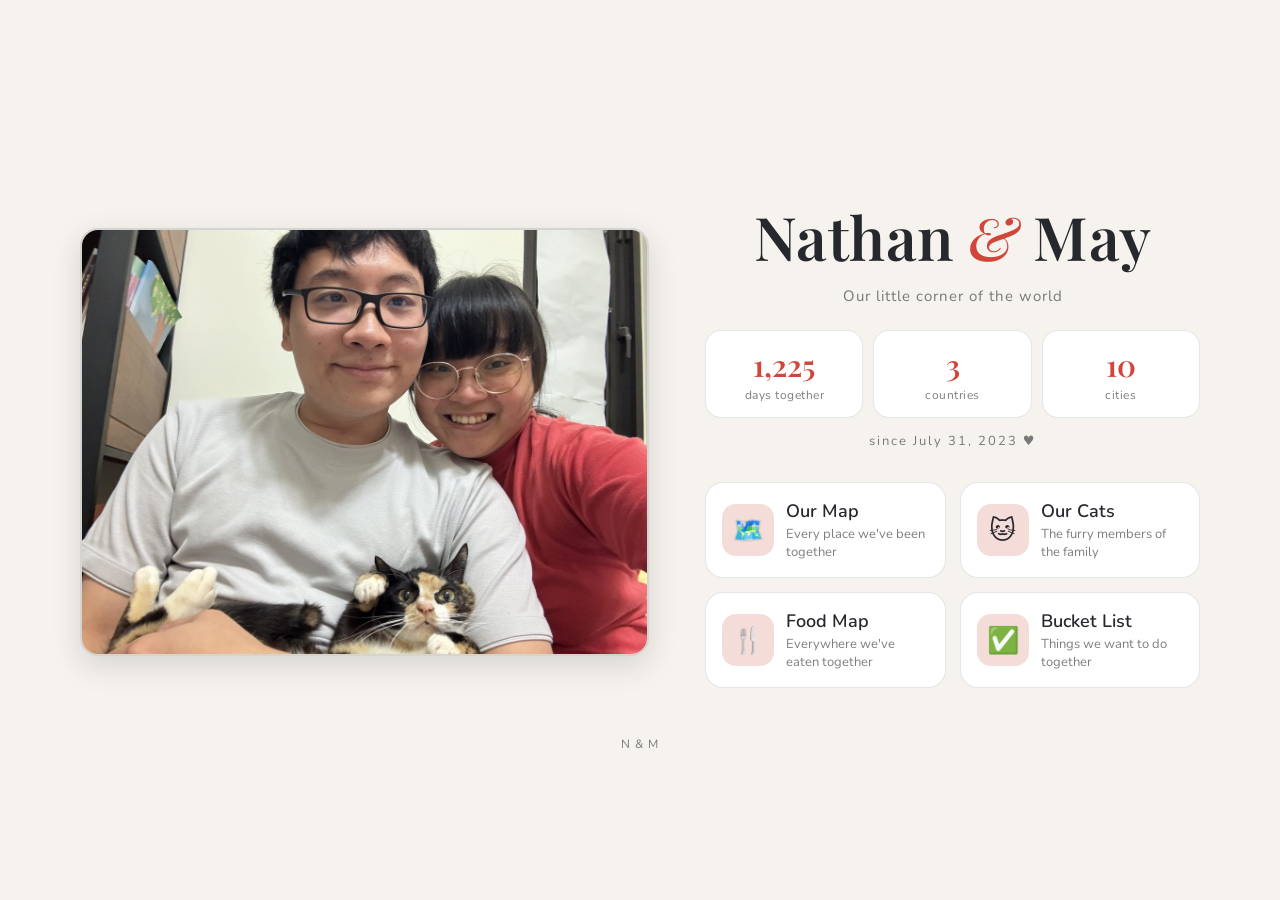
==== index.html @ cbd7a2d3 "New colors: off-white and red, footer N & M Co-Authored-By: Claude Opus 5.5 <noreply@anthropic.com>" ====
<!DOCTYPE html>
<html lang="en">
<head>
  <meta charset="UTF-8" />
  <meta name="viewport" content="width=device-width, initial-scale=1" />
  <title>Nathan & May</title>
  <!-- Fonts: a fancy one for titles, a clean one for text -->
  <link rel="preconnect" href="https://fonts.googleapis.com" />
  <link rel="preconnect" href="https://fonts.gstatic.com" crossorigin />
  <link href="https://fonts.googleapis.com/css2?family=Playfair+Display:ital,wght@0,600;1,500&family=Nunito:wght@400;600&display=swap" rel="stylesheet" />
  <link rel="stylesheet" href="home.css?v=13" />
</head>
<body>

  <!-- On phones everything is one column; on computers the photo is on the left
       and everything else on the right (see "Home page on big screens" in home.css) -->
  <main class="home">
    <!-- Our photo (to change it, replace photos/us.jpg and bump ?v= so phones load the new one) -->
    <img id="cover" src="photos/us.jpg?v=2" alt="Nathan & May" />

    <header>
      <h1>Nathan <span class="amp">&amp;</span> May</h1>
      <p class="tagline">Our little corner of the world</p>
    </header>

    <!-- Our numbers: filled in by home.js -->
    <section class="stats">
      <div class="stat">
        <span class="num" id="days">–</span>
        <span class="stat-label">days together</span>
      </div>
      <div class="stat">
        <span class="num" id="countries">–</span>
        <span class="stat-label">countries</span>
      </div>
      <div class="stat">
        <span class="num" id="cities">–</span>
        <span class="stat-label">cities</span>
      </div>
    </section>
    <p class="since">since July 31, 2023 ♥</p>

    <!-- Menu: one card per page. To add a page, copy one <a> and change it. -->
    <nav class="menu">
      <a class="card" href="map.html">
        <span class="icon">🗺️</span>
        <span class="text">
          <span class="label">Our Map</span>
          <span class="desc">Every place we've been together</span>
        </span>
        <span class="arrow">→</span>
      </a>
      <a class="card" href="cats.html">
        <span class="icon">🐱</span>
        <span class="text">
          <span class="label">Our Cats</span>
          <span class="desc">The furry members of the family</span>
        </span>
        <span class="arrow">→</span>
      </a>
      <a class="card" href="food.html">
        <span class="icon">🍴</span>
        <span class="text">
          <span class="label">Food Map</span>
          <span class="desc">Everywhere we've eaten together</span>
        </span>
        <span class="arrow">→</span>
      </a>
      <a class="card" href="bucket.html">
        <span class="icon">✅</span>
        <span class="text">
          <span class="label">Bucket List</span>
          <span class="desc">Things we want to do together</span>
        </span>
        <span class="arrow">→</span>
      </a>
    </nav>

    <footer>N &amp; M</footer>
  </main>

  <!-- places.js is shared with the map, so the numbers update when we add places -->
  <script src="places.js?v=2"></script>
  <script src="home.js?v=4"></script>
</body>
</html>
---- home.css ----
/* Styles for the home page and the cats page (the map has its own style.css) */
* { box-sizing: border-box; }

/* ---------- Colors ----------
   Every color on the home, cats, food and bucket pages comes from here,
   so changing the whole look only means changing these lines. */
:root {
  --bg: #f6f3ee;                          /* page background: off-white */
  --glow-1: transparent;                  /* soft glow, top left (none) */
  --glow-2: transparent;                  /* soft glow, bottom right (none) */
  --star: transparent;                    /* twinkling stars (transparent = none) */
  --text: #26282d;                        /* main text: almost black */
  --muted: rgba(38, 40, 45, 0.6);         /* small grey text */
  --accent: #d1453b;                      /* main highlight color: red, from May's shirt */
  --accent-soft: #d1453b;                 /* numbers, &, links */
  --on-accent: #fff;                      /* text on top of --accent */
  --surface: #ffffff;                     /* cards and boxes */
  --surface-hover: #ffffff;
  --line: rgba(38, 40, 45, 0.12);         /* card borders */
  --line-hover: rgba(209, 69, 59, 0.5);
  --accent-line: rgba(38, 40, 45, 0.15);
  --icon-bg: #f4dcd8;                     /* the little square behind each icon */
  --photo-shadow: 0 10px 30px rgba(38, 40, 45, 0.15);
}

body {
  margin: 0;
  min-height: 100vh;
  color: var(--text);
  font-family: "Nunito", system-ui, -apple-system, sans-serif;
  text-align: center;
  background:
    radial-gradient(circle at 20% 15%, var(--glow-1), transparent 40%),
    radial-gradient(circle at 85% 80%, var(--glow-2), transparent 45%),
    var(--bg);
  background-attachment: fixed;
}

/* Tiny twinkling stars behind everything */
body::before {
  content: "";
  position: fixed;
  inset: 0;
  pointer-events: none;
  background-image:
    radial-gradient(1px 1px at 10% 20%, var(--star), transparent),
    radial-gradient(1px 1px at 30% 70%, var(--star), transparent),
    radial-gradient(1.5px 1.5px at 50% 10%, var(--star), transparent),
    radial-gradient(1px 1px at 70% 40%, var(--star), transparent),
    radial-gradient(1.5px 1.5px at 90% 15%, var(--star), transparent),
    radial-gradient(1px 1px at 80% 90%, var(--star), transparent),
    radial-gradient(1px 1px at 15% 85%, var(--star), transparent),
    radial-gradient(1px 1px at 60% 60%, var(--star), transparent);
  opacity: 0.6;
  animation: twinkle 4s ease-in-out infinite alternate;
}

@keyframes twinkle {
  from { opacity: 0.3; }
  to   { opacity: 0.8; }
}

main {
  position: relative;
  max-width: 420px;
  margin: 0 auto;
  padding: 64px 16px 32px;
  animation: fade-up 0.8s ease both;
}

@keyframes fade-up {
  from { opacity: 0; transform: translateY(16px); }
  to   { opacity: 1; transform: none; }
}

/* ---------- Header ---------- */
header { margin-bottom: 28px; }

/* Our photo: the whole picture, with rounded corners and a soft pink glow */
#cover {
  display: block;
  width: 100%;
  height: auto;
  margin: 0 auto 28px;
  border-radius: 18px;
  border: 2px solid var(--accent-line);
  box-shadow: var(--photo-shadow);
}

.cover-placeholder {
  width: 150px;
  height: 150px;
  margin: 0 auto 24px;
  border-radius: 50%;
  border: 3px solid var(--accent-soft);
  display: flex;
  align-items: center;
  justify-content: center;
  font-size: 56px;
  color: var(--accent-soft);
  background: var(--surface);
}

h1 {
  margin: 0;
  font-family: "Playfair Display", Georgia, serif;
  font-weight: 600;
  font-size: 44px;
  letter-spacing: 0.5px;
}

.amp {
  font-style: italic;
  font-weight: 500;
  color: var(--accent-soft);
}

.tagline {
  margin: 10px 0 0;
  color: var(--muted);
  font-size: 15px;
  letter-spacing: 1px;
}

/* ---------- Our numbers ---------- */
.stats {
  display: grid;
  grid-template-columns: repeat(3, 1fr);
  gap: 10px;
}

.stat {
  display: flex;
  flex-direction: column;
  padding: 14px 6px;
  background: var(--surface);
  border: 1px solid var(--line);
  border-radius: 16px;
}

.num {
  font-family: "Playfair Display", Georgia, serif;
  font-size: 30px;
  font-weight: 600;
  color: var(--accent-soft);
}

.stat-label {
  margin-top: 2px;
  font-size: 12px;
  color: var(--muted);
  letter-spacing: 0.5px;
}

.since {
  margin: 14px 0 32px;
  font-family: "Nunito", system-ui, sans-serif;   /* same clean font as the rest of the text */
  color: var(--muted);
  font-size: 13px;
  letter-spacing: 2px;
}

/* ---------- Menu cards ---------- */
.menu {
  display: flex;
  flex-direction: column;
  gap: 14px;
}

.card {
  display: flex;
  align-items: center;
  gap: 16px;
  padding: 18px 20px;
  background: var(--surface);
  border: 1px solid var(--line);
  border-radius: 18px;
  backdrop-filter: blur(8px);
  color: var(--text);
  text-decoration: none;
  text-align: left;
  transition: transform 0.2s, background 0.2s, border-color 0.2s;
}

.card:hover {
  transform: translateY(-3px);
  background: var(--surface-hover);
  border-color: var(--line-hover);
}

.icon {
  display: flex;
  align-items: center;
  justify-content: center;
  flex-shrink: 0;
  width: 52px;
  height: 52px;
  border-radius: 14px;
  background: var(--icon-bg);
  font-size: 26px;
}

.text {
  display: flex;
  flex-direction: column;
  flex: 1;
}

.label {
  font-size: 18px;
  font-weight: 600;
}

.desc {
  margin-top: 2px;
  font-size: 13px;
  color: var(--muted);
}

.arrow {
  color: var(--accent-soft);
  font-size: 20px;
  transition: transform 0.2s;
}

.card:hover .arrow { transform: translateX(4px); }

footer {
  margin-top: 48px;
  color: var(--muted);
  font-size: 12px;
  letter-spacing: 1px;
}

/* ---------- Other pages (cats) ---------- */
.back {
  position: fixed;
  top: 16px;
  left: 16px;
  z-index: 1;
  padding: 6px 14px;
  background: var(--surface);
  border: 1px solid var(--line);
  border-radius: 20px;
  color: var(--accent-soft);
  text-decoration: none;
  font-size: 14px;
}

.coming-soon { color: var(--muted); }

/* ---------- Cat cards ---------- */
.cats {
  display: flex;
  flex-direction: column;
  gap: 16px;
}

.cat {
  padding: 16px;
  background: var(--surface);
  border: 1px solid var(--line);
  border-radius: 20px;
}

.cat-photo {
  display: flex;
  align-items: center;
  justify-content: center;
  width: 100%;
  aspect-ratio: 4 / 3;
  object-fit: cover;
  border-radius: 14px;
  background: var(--icon-bg);
  font-size: 64px;
}

.cat-name {
  margin: 12px 0 0;
  font-family: "Playfair Display", Georgia, serif;
  font-size: 26px;
  font-weight: 600;
}

/* Cats page: wider, and on big screens (computer) the cats sit side by side.
   On phones they stay stacked top to bottom. */
main.wide { max-width: 960px; }

@media (min-width: 700px) {
  .cats { flex-direction: row; }
  .cat  { flex: 1; }
}

/* ---------- Lists (bucket list, food map) ---------- */
.progress {
  margin: 14px 0 0;
  color: var(--accent-soft);
  font-size: 14px;
}

.group-title {
  margin: 28px 0 10px;
  font-family: "Playfair Display", Georgia, serif;
  font-size: 20px;
  font-weight: 600;
  text-align: left;
}

.list {
  margin: 0;
  padding: 0;
  list-style: none;
  display: flex;
  flex-direction: column;
  gap: 10px;
}

.item {
  display: flex;
  align-items: center;
  gap: 12px;
  padding: 14px 16px;
  background: var(--surface);
  border: 1px solid var(--line);
  border-radius: 14px;
  color: var(--text);
  text-align: left;
  text-decoration: none;
}

.item.link { transition: background 0.2s, border-color 0.2s; }
.item.link:hover {
  background: var(--surface-hover);
  border-color: var(--line-hover);
}

/* The round checkbox (bucket list) or icon (food map) */
.check {
  display: flex;
  align-items: center;
  justify-content: center;
  flex-shrink: 0;
  width: 26px;
  height: 26px;
  border: 2px solid var(--accent-line);
  border-radius: 50%;
  font-size: 14px;
  color: var(--on-accent);
}

.item.link .check { border: none; font-size: 18px; }

.item.done .check {
  background: var(--accent);
  border-color: var(--accent);
}

.item.done .item-text {
  color: var(--muted);
  text-decoration: line-through;
}

.item-text { flex: 1; }

.item-date {
  flex-shrink: 0;
  font-size: 12px;
  color: var(--muted);
}

/* ---------- Home page on big screens (computer) ----------
   Photo on the left, everything else on the right, menu as a 2×2 grid.
   Phones (narrower than 900px) keep the single column above. */
@media (min-width: 900px) {
  main.home {
    max-width: 1200px;
    padding: 80px 40px 32px;
    display: grid;
    grid-template-columns: 1.15fr 1fr;
    column-gap: 56px;
    align-items: start;
    align-content: center;   /* sit in the middle of the screen, top to bottom */
    min-height: 100vh;
    text-align: left;
  }

  main.home > * { grid-column: 2; }

  main.home #cover {
    grid-column: 1;
    grid-row: 1 / span 5;
    align-self: center;   /* line up with the middle of the right side, not the top */
    margin: 0;
  }

  main.home header { margin-bottom: 24px; text-align: center; }
  main.home .since { text-align: center; }
  main.home h1 { font-size: 60px; }
  main.home .stat { text-align: center; }

  main.home .menu {
    display: grid;
    grid-template-columns: 1fr 1fr;
  }

  main.home .card { padding: 16px; gap: 12px; }
  main.home .arrow { display: none; }

  main.home footer {
    grid-column: 1 / -1;
    text-align: center;
  }
}
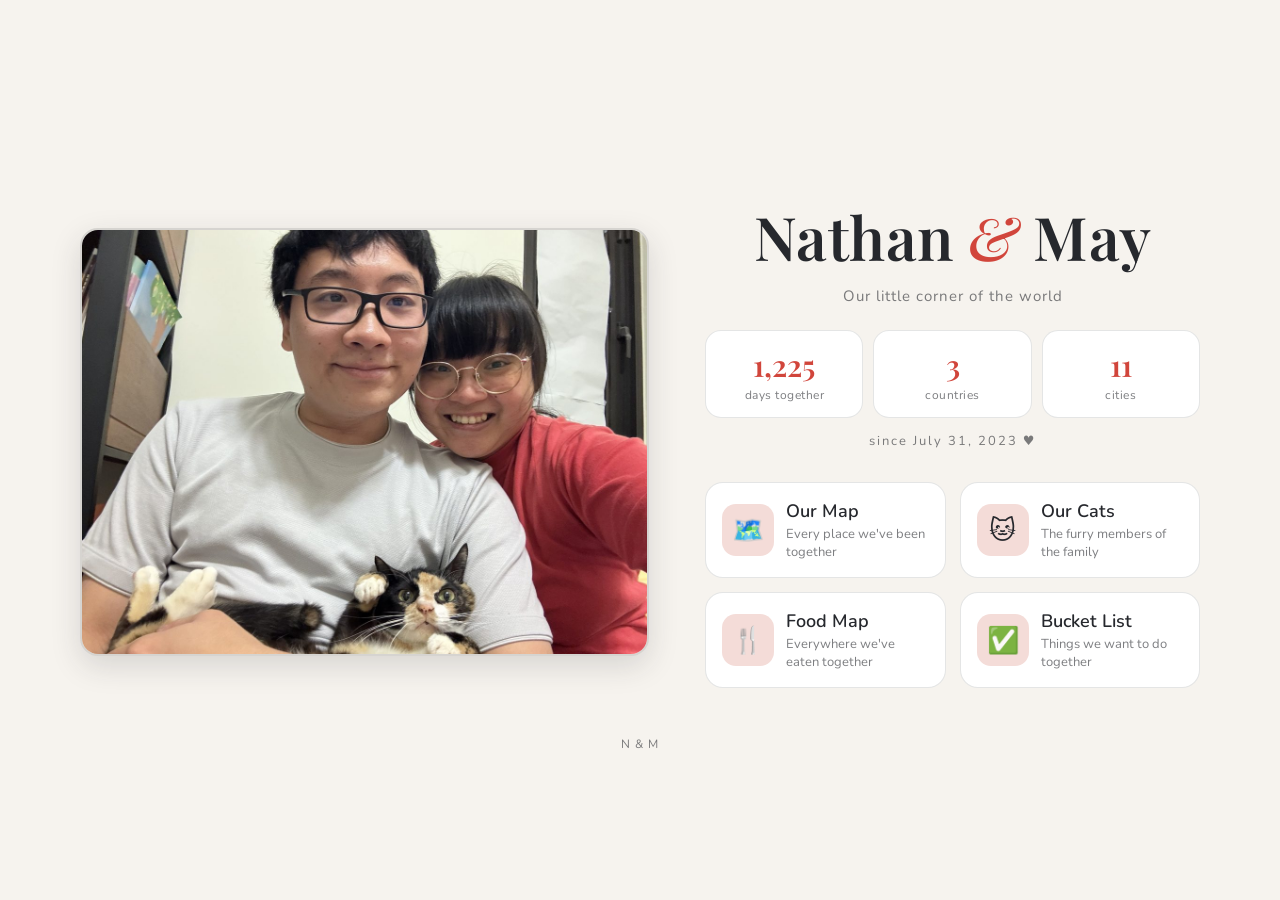
==== commit 01ba040b: "Add Dec 2023 - Jan 2024 spots: bar, Miacucina Xindian, Miaoli, Guanshan" ====
--- a/index.html
+++ b/index.html
@@ -8,7 +8,7 @@
   <link rel="preconnect" href="https://fonts.googleapis.com" />
   <link rel="preconnect" href="https://fonts.gstatic.com" crossorigin />
   <link href="https://fonts.googleapis.com/css2?family=Playfair+Display:ital,wght@0,600;1,500&family=Nunito:wght@400;600&display=swap" rel="stylesheet" />
-  <link rel="stylesheet" href="home.css?v=13" />
+  <link rel="stylesheet" href="home.css?v=14" />
 </head>
 <body>
 
@@ -80,7 +80,7 @@
   </main>
 
   <!-- places.js is shared with the map, so the numbers update when we add places -->
-  <script src="places.js?v=2"></script>
+  <script src="places.js?v=3"></script>
   <script src="home.js?v=4"></script>
 </body>
 </html>
--- a/home.css
+++ b/home.css
@@ -268,7 +268,7 @@
   align-items: center;
   justify-content: center;
   width: 100%;
-  aspect-ratio: 4 / 3;
+  aspect-ratio: 3 / 4;   /* tall, like phone photos */
   object-fit: cover;
   border-radius: 14px;
   background: var(--icon-bg);
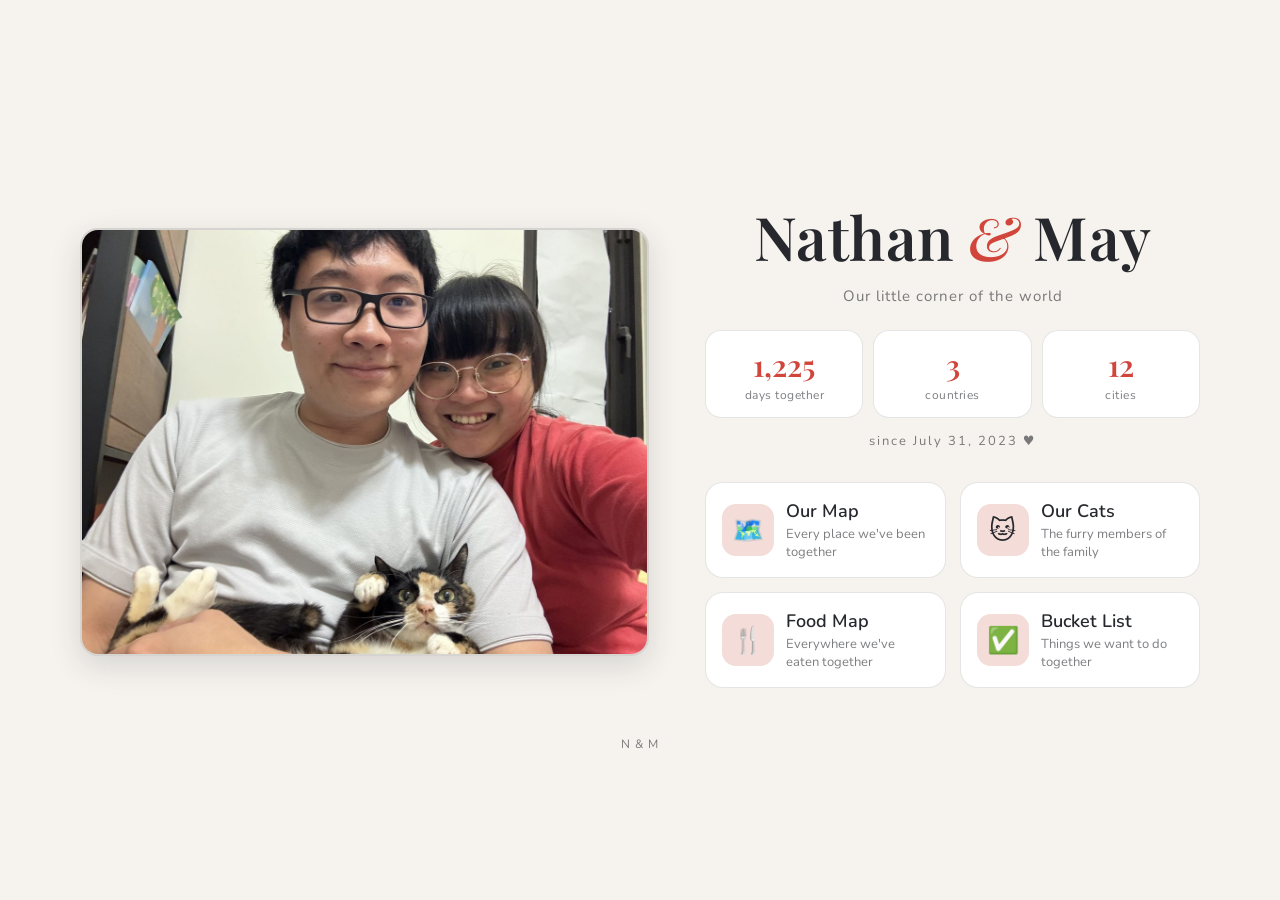
==== commit 611f4dcf: "Add Jan-Apr 2024 spots and new bucket list items" ====
--- a/index.html
+++ b/index.html
@@ -80,7 +80,7 @@
   </main>
 
   <!-- places.js is shared with the map, so the numbers update when we add places -->
-  <script src="places.js?v=3"></script>
+  <script src="places.js?v=4"></script>
   <script src="home.js?v=4"></script>
 </body>
 </html>
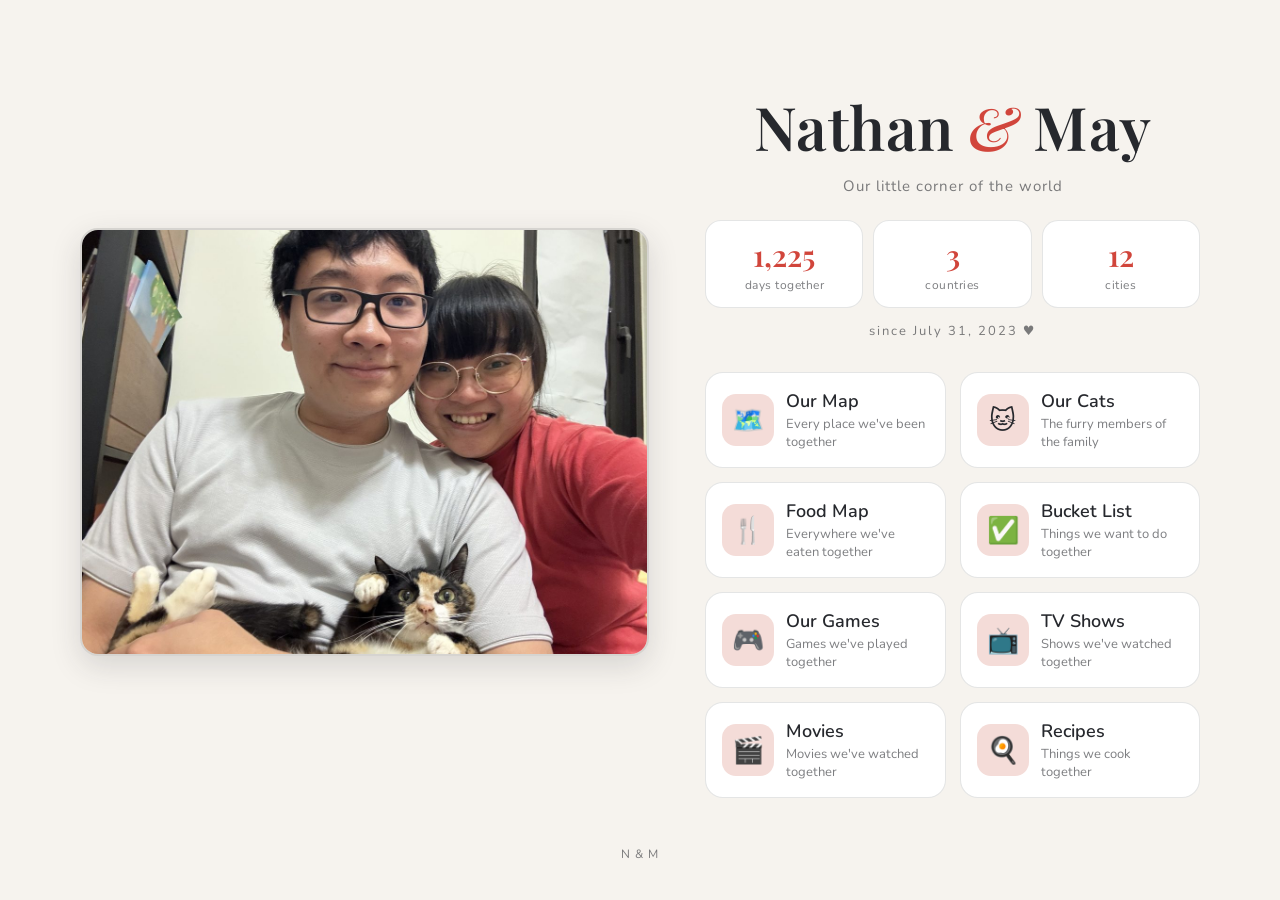
==== commit cb2b22e5: "Add Games, TV Shows, Movies and Recipes pages" ====
--- a/index.html
+++ b/index.html
@@ -8,7 +8,7 @@
   <link rel="preconnect" href="https://fonts.googleapis.com" />
   <link rel="preconnect" href="https://fonts.gstatic.com" crossorigin />
   <link href="https://fonts.googleapis.com/css2?family=Playfair+Display:ital,wght@0,600;1,500&family=Nunito:wght@400;600&display=swap" rel="stylesheet" />
-  <link rel="stylesheet" href="home.css?v=14" />
+  <link rel="stylesheet" href="home.css?v=15" />
 </head>
 <body>
 
@@ -74,13 +74,45 @@
         </span>
         <span class="arrow">→</span>
       </a>
+      <a class="card" href="games.html">
+        <span class="icon">🎮</span>
+        <span class="text">
+          <span class="label">Our Games</span>
+          <span class="desc">Games we've played together</span>
+        </span>
+        <span class="arrow">→</span>
+      </a>
+      <a class="card" href="tv.html">
+        <span class="icon">📺</span>
+        <span class="text">
+          <span class="label">TV Shows</span>
+          <span class="desc">Shows we've watched together</span>
+        </span>
+        <span class="arrow">→</span>
+      </a>
+      <a class="card" href="movies.html">
+        <span class="icon">🎬</span>
+        <span class="text">
+          <span class="label">Movies</span>
+          <span class="desc">Movies we've watched together</span>
+        </span>
+        <span class="arrow">→</span>
+      </a>
+      <a class="card" href="recipes.html">
+        <span class="icon">🍳</span>
+        <span class="text">
+          <span class="label">Recipes</span>
+          <span class="desc">Things we cook together</span>
+        </span>
+        <span class="arrow">→</span>
+      </a>
     </nav>
 
     <footer>N &amp; M</footer>
   </main>
 
   <!-- places.js is shared with the map, so the numbers update when we add places -->
-  <script src="places.js?v=4"></script>
+  <script src="places.js?v=5"></script>
   <script src="home.js?v=4"></script>
 </body>
 </html>
--- a/home.css
+++ b/home.css
@@ -348,7 +348,8 @@
   color: var(--on-accent);
 }
 
-.item.link .check { border: none; font-size: 18px; }
+.item.link .check,
+.item.icon-only .check { border: none; font-size: 18px; }
 
 .item.done .check {
   background: var(--accent);
@@ -411,3 +412,79 @@
     text-align: center;
   }
 }
+
+/* ---------- Games, TV shows, movies, recipes ---------- */
+.item-main {
+  display: flex;
+  flex-direction: column;
+  flex: 1;
+  min-width: 0;
+}
+
+.item-sub {
+  margin-top: 2px;
+  font-size: 12px;
+  color: var(--muted);
+}
+.item-sub:empty { display: none; }
+
+.item-side {
+  display: flex;
+  flex-direction: column;
+  align-items: flex-end;
+  flex-shrink: 0;
+}
+
+.score {
+  color: var(--accent);
+  font-size: 13px;
+  font-weight: 600;
+  white-space: nowrap;
+}
+
+/* Things we still want to do: a bit lighter */
+.item.want { background: transparent; }
+.item.want .check { opacity: 0.45; }
+
+/* Recipes: a card that opens when you tap it */
+.recipe {
+  display: block;
+  padding: 0;
+}
+
+.recipe summary {
+  display: flex;
+  align-items: center;
+  gap: 12px;
+  padding: 14px 16px;
+  cursor: pointer;
+  list-style: none;
+}
+.recipe summary::-webkit-details-marker { display: none; }
+
+.recipe summary::after {
+  content: "+";
+  color: var(--accent);
+  font-size: 20px;
+}
+.recipe[open] summary::after { content: "−"; }
+
+.recipe-body {
+  padding: 0 20px 16px 54px;
+  font-size: 14px;
+  line-height: 1.6;
+}
+
+.recipe-body h3 {
+  margin: 8px 0 4px;
+  font-size: 13px;
+  letter-spacing: 1px;
+  text-transform: uppercase;
+  color: var(--accent);
+}
+
+.recipe-body ul,
+.recipe-body ol {
+  margin: 0;
+  padding-left: 20px;
+}
